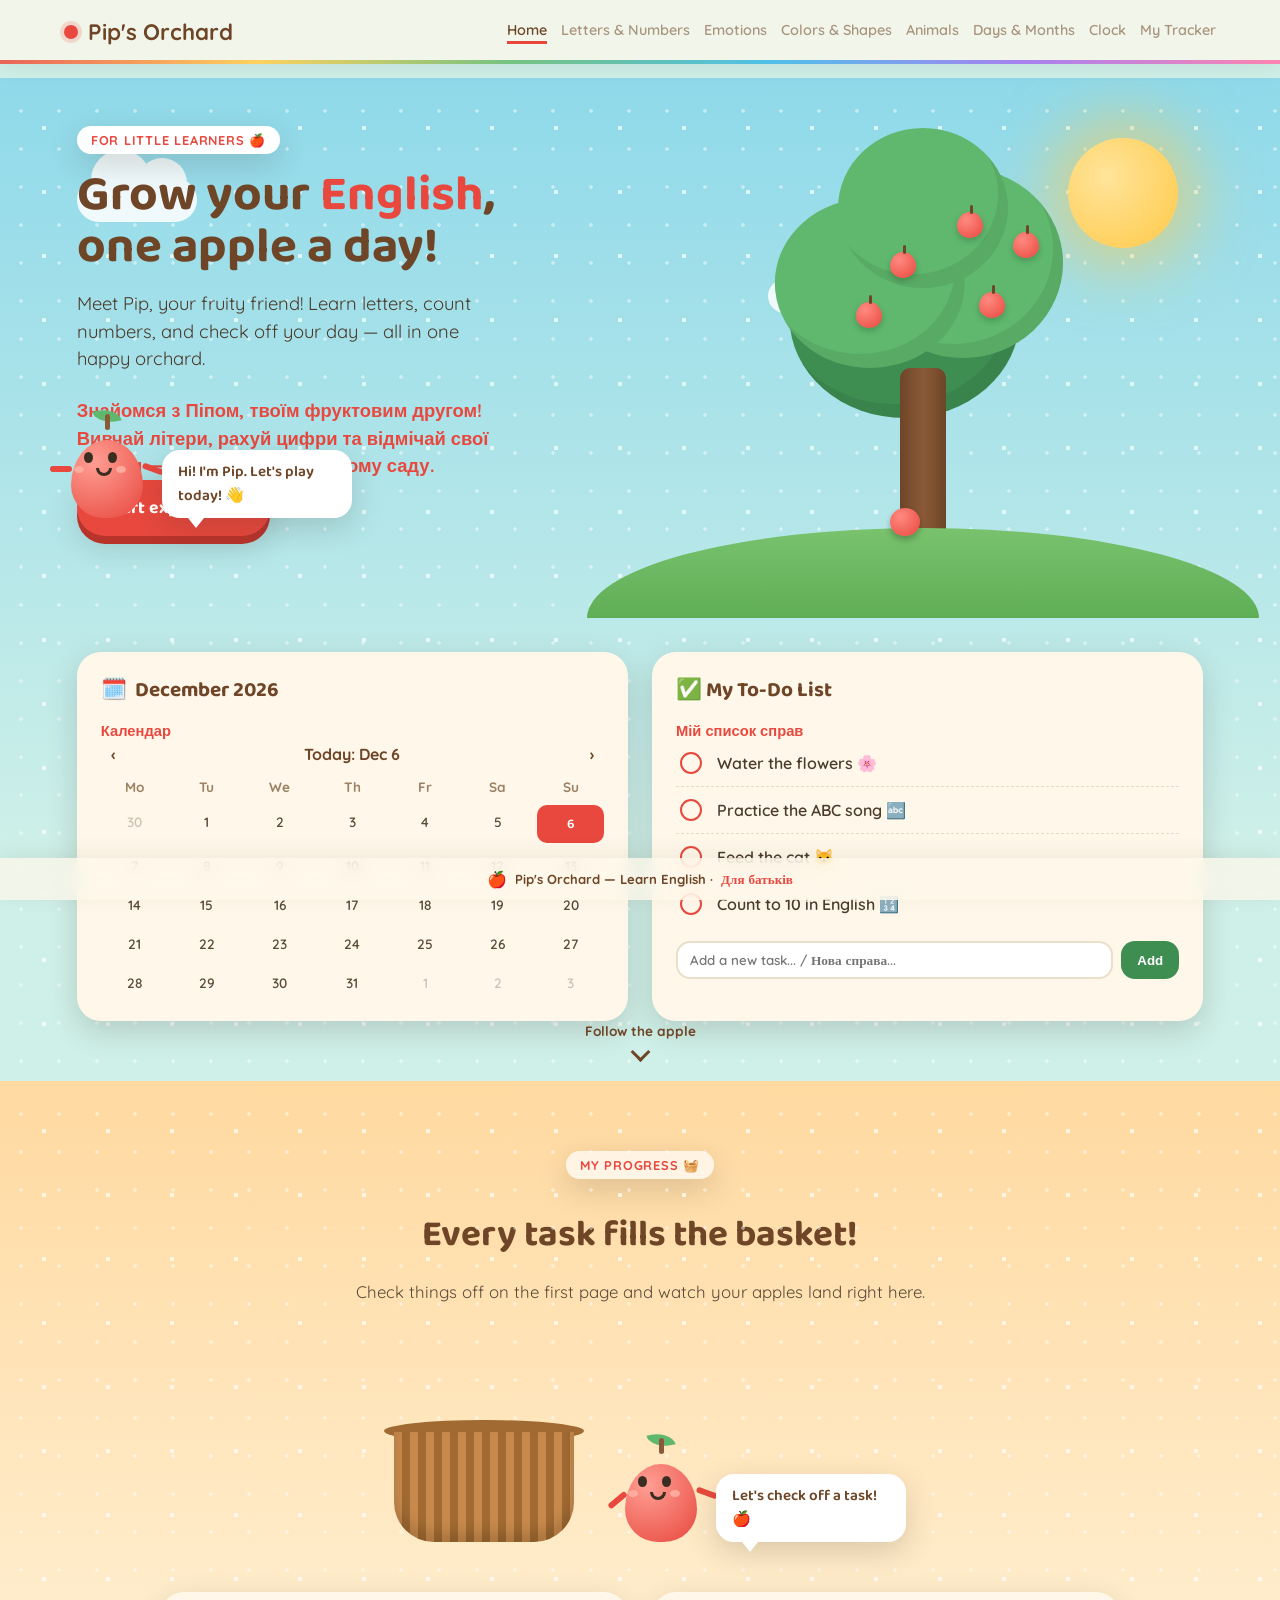
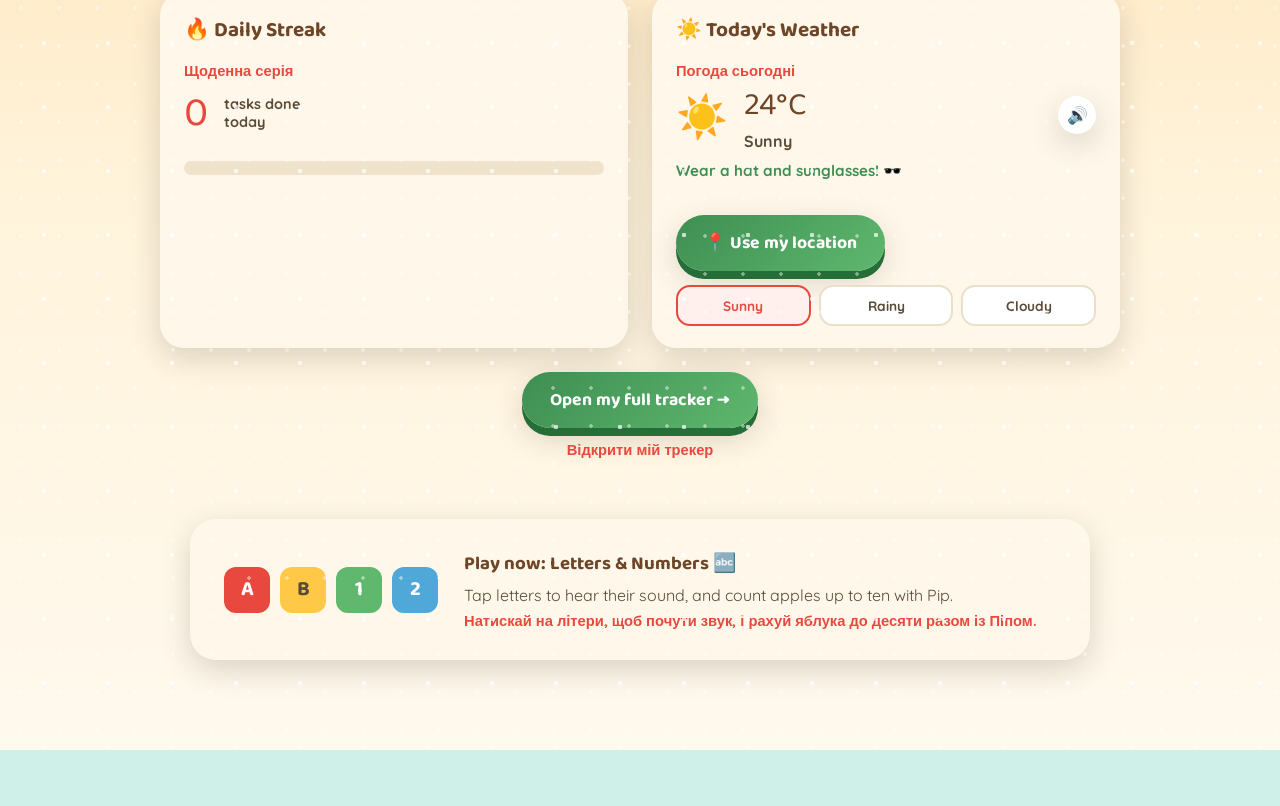
==== index.html @ 44b37449 "Add files via upload" ====
<!DOCTYPE html>
<html lang="en">
<head>
<meta charset="UTF-8">
<meta name="viewport" content="width=device-width, initial-scale=1.0">
<link rel="manifest" href="manifest.json">
<link rel="icon" href="favicon-32.png" sizes="32x32">
<link rel="apple-touch-icon" href="apple-touch-icon.png">
<meta name="theme-color" content="#8FD9EA">
<meta name="apple-mobile-web-app-capable" content="yes">
<meta name="apple-mobile-web-app-status-bar-style" content="default">
<meta name="apple-mobile-web-app-title" content="Pip's Orchard">
<title>Pip's Orchard — Learn English</title>
<link rel="preconnect" href="https://fonts.googleapis.com">
<link href="https://fonts.googleapis.com/css2?family=Baloo+2:wght@500;600;700;800&family=Quicksand:wght@500;600;700&display=swap" rel="stylesheet">
<link rel="stylesheet" href="style.css">
<script src="app.js"></script>
<style>
  :root{
    --sky-top:#8FD9EA;
    --sky-bottom:#CFF0E8;
    --sun:#FFC947;
    --leaf-dark:#3E8E52;
    --leaf-light:#5FB86E;
    --apple-red:#E8483E;
    --apple-shine:#FF8A80;
    --bark:#8A5A38;
    --bark-dark:#6E4527;
    --cream:#FFF8EA;
    --ink:#3A2E23;
    --grass:#79C26E;
    --grass-dark:#5FAE56;
    --basket:#C88A4C;
    --basket-dark:#A16A32;
    --sky2-top:#FFD9A0;
    --sky2-bottom:#FFF3DA;
    --shadow: 0 10px 30px rgba(58,46,35,0.18);
  }
  *{box-sizing:border-box;}
  html{scroll-behavior:smooth;}
  body{
    margin:0;
    font-family:'Quicksand',sans-serif;
    color:var(--ink);
    overflow-x:hidden;
    background:var(--sky-bottom);
  }
  h1,h2,h3,.display{font-family:'Baloo 2',cursive;}

  /* ---------- SECTION 1 : HERO ---------- */
  .section{
    position:relative;
    min-height:100vh;
    width:100%;
    overflow:hidden;
  }
  #hero{
    background:linear-gradient(180deg,var(--sky-top) 0%, var(--sky-bottom) 78%);
    padding-bottom:60px;
  }
  .sun{
    position:absolute;
    top:6%; right:8%;
    width:110px;height:110px;
    border-radius:50%;
    background:radial-gradient(circle at 35% 35%, #FFE49A, var(--sun));
    box-shadow:0 0 60px 20px rgba(255,201,71,0.55);
    animation:pulse 4s ease-in-out infinite;
  }
  @keyframes pulse{0%,100%{transform:scale(1);}50%{transform:scale(1.06);}}

  .cloud{
    position:absolute;
    background:#fff;
    border-radius:100px;
    opacity:0.85;
    filter:blur(0.3px);
  }
  .cloud::before,.cloud::after{
    content:"";
    position:absolute;
    background:#fff;
    border-radius:100px;
  }
  .cloud1{width:120px;height:44px; top:10%; left:6%; animation:drift 26s linear infinite;}
  .cloud1::before{width:60px;height:60px;top:-28px;left:14px;}
  .cloud1::after{width:50px;height:50px;top:-20px;left:60px;}
  .cloud2{width:90px;height:34px; top:20%; left:60%; animation:drift 34s linear infinite reverse;}
  .cloud2::before{width:46px;height:46px;top:-22px;left:10px;}
  .cloud2::after{width:38px;height:38px;top:-16px;left:46px;}
  @keyframes drift{from{transform:translateX(0);}to{transform:translateX(40px);}}

  .hero-content{
    position:relative; z-index:4;
    display:flex; align-items:flex-start; justify-content:space-between;
    padding:20px 6% 0;
    gap:24px;
    flex-wrap:wrap;
  }
  .hero-text{max-width:430px; padding-top:28px;}
  .eyebrow{
    display:inline-block; background:#fff; color:var(--apple-red);
    font-weight:700; font-size:0.8rem; letter-spacing:0.06em;
    padding:6px 14px; border-radius:20px; box-shadow:var(--shadow);
    margin-bottom:16px;
  }
  .hero-text h1{
    font-size:3.1rem; line-height:1.05; margin:0 0 16px; color:var(--bark-dark);
  }
  .hero-text h1 em{font-style:normal; color:var(--apple-red);}
  .hero-text p{font-size:1.15rem; line-height:1.5; margin:0 0 24px; color:#4A3B2C;}
  .cta{
    display:inline-flex; align-items:center; gap:10px;
    background:var(--apple-red); color:#fff; font-family:'Baloo 2';
    font-size:1.1rem; font-weight:700; border:none;
    padding:14px 28px; border-radius:40px; cursor:pointer;
    box-shadow:0 8px 0 #B8342B, var(--shadow);
    transition:transform .12s ease;
  }
  .cta:active{transform:translateY(6px); box-shadow:0 2px 0 #B8342B;}

  /* Tree scene */
  .orchard{
    position:relative;
    width:min(46vw, 560px);
    height:520px;
    flex-shrink:0;
  }
  .ground{
    position:absolute; bottom:0; left:-10%; width:120%; height:90px;
    background:linear-gradient(180deg, var(--grass) 0%, var(--grass-dark) 100%);
    border-radius:50% 50% 0 0 / 100% 100% 0 0;
  }
  .trunk{
    position:absolute; bottom:70px; left:50%; transform:translateX(-50%);
    width:46px; height:180px;
    background:linear-gradient(90deg,var(--bark-dark),var(--bark) 50%, var(--bark-dark));
    border-radius:10px 10px 4px 4px;
  }
  .foliage{position:absolute; border-radius:50%; background:var(--leaf-light); box-shadow:inset -10px -14px 0 rgba(0,0,0,0.08);}
  .fol1{width:230px;height:200px; bottom:200px; left:50%; transform:translateX(-58%); background:var(--leaf-dark);}
  .fol2{width:200px;height:190px; bottom:260px; left:50%; transform:translateX(-30%);}
  .fol3{width:190px;height:170px; bottom:250px; left:50%; transform:translateX(-78%);}
  .fol4{width:170px;height:160px; bottom:330px; left:50%; transform:translateX(-50%); background:var(--leaf-light);}
  .foliage{animation:sway 5s ease-in-out infinite;}
  .fol2{animation-delay:.4s;} .fol3{animation-delay:.8s;} .fol4{animation-delay:.2s;}
  @keyframes sway{0%,100%{transform-origin:bottom center; }50%{filter:brightness(1.03);}}

  .tree-apple{
    position:absolute; width:26px; height:26px; border-radius:50% 50% 50% 50% / 55% 55% 45% 45%;
    background:radial-gradient(circle at 35% 30%, var(--apple-shine), var(--apple-red));
    box-shadow:0 3px 6px rgba(0,0,0,0.2);
  }
  .tree-apple::before{content:"";position:absolute; top:-7px; left:50%; width:3px; height:9px; background:var(--bark-dark); border-radius:2px;}
  .ta1{bottom:340px; left:44%;} .ta2{bottom:300px; left:60%;} .ta3{bottom:380px; left:56%;}
  .ta4{bottom:290px; left:38%;} .ta5{bottom:360px; left:66%;}

  .ground-apple-slot{
    position:absolute; bottom:82px; left:44%; width:30px; height:28px;
  }
  .ground-apple-slot.hidden-apple{opacity:0; transition:opacity .25s ease;}

  .scroll-hint{
    position:absolute; bottom:22px; left:50%; transform:translateX(-50%);
    display:flex; flex-direction:column; align-items:center; gap:6px;
    color:var(--bark-dark); font-weight:700; font-size:0.85rem;
    z-index:5; cursor:pointer; user-select:none;
  }
  .scroll-hint .arrow{
    width:14px;height:14px; border-right:3px solid var(--bark-dark); border-bottom:3px solid var(--bark-dark);
    transform:rotate(45deg); animation:bob 1.6s ease-in-out infinite;
  }
  @keyframes bob{0%,100%{transform:rotate(45deg) translateY(0);}50%{transform:rotate(45deg) translateY(6px);}}

  /* Mascot Pip */
  .pip{
    position:relative; width:86px; height:96px;
  }
  .pip-body{
    position:absolute; bottom:0; left:50%; transform:translateX(-50%);
    width:72px; height:78px; border-radius:50% 50% 46% 46% / 58% 58% 42% 42%;
    background:radial-gradient(circle at 32% 28%, #FF9E93, var(--apple-red));
  }
  .pip-leaf{
    position:absolute; top:-14px; left:50%; transform:translateX(-50%) rotate(-15deg);
    width:26px; height:16px; background:var(--leaf-light); border-radius:0 100% 0 100%;
  }
  .pip-stem{position:absolute; top:-8px; left:50%; transform:translateX(-2px); width:5px; height:16px; background:var(--bark); border-radius:3px;}
  .pip-eye{position:absolute; top:30px; width:9px; height:11px; background:var(--ink); border-radius:50%;}
  .pip-eye.l{left:20px;} .pip-eye.r{left:44px;}
  .pip-cheek{position:absolute; top:44px; width:10px; height:7px; background:#FFB4A8; border-radius:50%; opacity:0.8;}
  .pip-cheek.l{left:10px;} .pip-cheek.r{left:52px;}
  .pip-mouth{position:absolute; top:46px; left:32px; width:16px; height:8px; border:3px solid var(--ink); border-top:none; border-radius:0 0 16px 16px;}
  .pip-arm{position:absolute; top:44px; width:22px; height:6px; background:var(--apple-red); border-radius:6px;}
  .pip-arm.l{left:-14px; transform-origin:right center; animation:wave 1.8s ease-in-out infinite;}
  .pip-arm.r{right:-14px; transform:rotate(20deg);}
  @keyframes wave{0%,100%{transform:rotate(0deg);}50%{transform:rotate(-30deg);}}
  .pip-wrap{animation:bounce 3s ease-in-out infinite;}
  @keyframes bounce{0%,100%{transform:translateY(0);}50%{transform:translateY(-8px);}}

  .speech{
    position:relative;
    background:#fff; border-radius:18px; padding:10px 16px;
    font-family:'Baloo 2'; font-weight:600; font-size:0.95rem;
    box-shadow:var(--shadow); max-width:190px; color:var(--bark-dark);
  }
  .speech::after{
    content:""; position:absolute; bottom:-10px; left:26px;
    border-width:10px 8px 0; border-style:solid; border-color:#fff transparent transparent;
  }
  .mascot-block{display:flex; align-items:flex-end; gap:12px; position:absolute; z-index:6;}
  #hero .mascot-block{ left:5%; bottom:100px;}

  /* Widgets row under hero */
  .widgets{
    position:relative; z-index:4;
    display:flex; gap:24px; flex-wrap:wrap;
    padding:34px 6% 0;
  }
  .card{
    background:var(--cream); border-radius:24px; box-shadow:var(--shadow);
    padding:22px 24px; flex:1; min-width:min(280px, 100%);
  }
  .card h3{margin:0 0 14px; font-size:1.3rem; color:var(--bark-dark); display:flex; align-items:center; gap:8px;}

  /* Calendar */
  .cal-head{display:flex; justify-content:space-between; align-items:center; margin-bottom:10px; font-weight:700; color:var(--bark-dark);}
  .cal-nav{cursor:pointer; padding:4px 10px; border-radius:8px; user-select:none;}
  .cal-nav:hover{background:rgba(122,90,56,0.08);}
  .cal-grid{display:grid; grid-template-columns:repeat(7,1fr); gap:6px; text-align:center; font-size:0.85rem;}
  .cal-grid .dow{font-weight:700; color:#9C8265; padding-bottom:4px;}
  .cal-grid .day{padding:8px 0; border-radius:10px; font-weight:600; color:#5A4A38;}
  .cal-grid .day.today{background:var(--apple-red); color:#fff; font-family:'Baloo 2';}
  .cal-grid .day.muted{opacity:0.3;}

  /* Todo */
  .todo-item{
    display:flex; align-items:center; gap:12px; padding:9px 0;
    border-bottom:1px dashed #E7D9C3; font-weight:600; color:#4A3B2C;
  }
  .todo-item:last-child{border-bottom:none;}
  .todo-item input{
    appearance:none; width:22px; height:22px; border-radius:50%;
    border:2.5px solid var(--apple-red); cursor:pointer; flex-shrink:0;
    display:grid; place-content:center;
  }
  .todo-item input:checked{background:var(--apple-red);}
  .todo-item input:checked::after{content:"✓"; color:#fff; font-size:13px; font-weight:900;}
  .todo-item span.done{text-decoration:line-through; opacity:0.5;}
  .add-todo{display:flex; gap:8px; margin-top:14px;}
  .add-todo input[type=text]{
    flex:1; border:2px solid #EADFC9; border-radius:14px; padding:9px 12px;
    font-family:'Quicksand'; font-weight:600; outline:none;
  }
  .add-todo input[type=text]:focus{border-color:var(--apple-red);}
  .add-todo button{
    border:none; background:var(--leaf-dark); color:#fff; border-radius:14px;
    padding:0 16px; font-weight:700; cursor:pointer;
  }

  /* ---------- APPLE TRAVELER (scroll-linked) ---------- */
  #traveling-apple{
    position:fixed; top:0; left:0; width:30px; height:28px;
    pointer-events:none; z-index:50; opacity:0; will-change:transform;
  }
  #traveling-apple .fruit{
    width:100%; height:100%; border-radius:50% 50% 50% 50% / 55% 55% 45% 45%;
    background:radial-gradient(circle at 35% 30%, var(--apple-shine), var(--apple-red));
    box-shadow:0 4px 8px rgba(0,0,0,0.25);
  }
  #traveling-apple .fruit::before{content:"";position:absolute; top:-7px; left:12px; width:3px; height:9px; background:var(--bark-dark); border-radius:2px;}

  /* ---------- SECTION 2 : TRACKER + WEATHER ---------- */
  #tracker{
    background:linear-gradient(180deg,var(--sky2-top) 0%, var(--sky2-bottom) 55%, #FFF9EE 100%);
    padding:70px 6% 90px;
  }
  .sec2-head{max-width:640px; margin:0 auto 40px; text-align:center;}
  .sec2-head .eyebrow{background:rgba(255,255,255,0.7);}
  .sec2-head h2{font-size:2.3rem; color:var(--bark-dark); margin:10px 0 8px;}
  .sec2-head p{color:#5A4A38; font-size:1.05rem;}

  .scene2{
    position:relative; display:flex; justify-content:center; margin-bottom:50px;
  }
  .basket-wrap{position:relative; width:220px; height:200px;}
  .basket{
    position:absolute; bottom:0; left:50%; transform:translateX(-50%);
    width:180px; height:110px;
    background:repeating-linear-gradient(90deg, var(--basket), var(--basket) 8px, var(--basket-dark) 8px, var(--basket-dark) 16px);
    border-radius:0 0 40px 40px;
    box-shadow:inset 0 -10px 14px rgba(0,0,0,0.15);
  }
  .basket-rim{
    position:absolute; bottom:100px; left:50%; transform:translateX(-50%);
    width:200px; height:22px; background:var(--basket-dark); border-radius:50%;
  }
  .basket-apples{position:absolute; bottom:96px; left:50%; transform:translateX(-50%); width:180px; height:40px;}
  .basket-apples .ba{position:absolute; width:26px; height:24px; border-radius:50%; background:radial-gradient(circle at 35% 30%, var(--apple-shine), var(--apple-red)); box-shadow:0 3px 5px rgba(0,0,0,0.2); opacity:0; transform:scale(0.4); transition:all .35s cubic-bezier(.34,1.56,.64,1);}
  .basket-apples .ba.show{opacity:1; transform:scale(1);}
  .b1{left:14px; bottom:6px;} .b2{left:46px; bottom:16px;} .b3{left:80px; bottom:4px;}
  .b4{left:112px; bottom:14px;} .b5{left:144px; bottom:2px;} .b6{left:64px; bottom:24px;}

  #tracker .mascot-block{position:static; margin-left:24px;}

  .tracker-row{display:flex; gap:24px; flex-wrap:wrap; max-width:960px; margin:0 auto;}

  .streak{display:flex; align-items:center; gap:16px;}
  .streak-num{font-family:'Baloo 2'; font-size:2.6rem; color:var(--apple-red);}
  .streak-label{color:#5A4A38; font-weight:700; font-size:0.9rem;}
  .progress-track{background:#EFE3CC; border-radius:20px; height:14px; overflow:hidden; margin-top:14px;}
  .progress-fill{height:100%; background:linear-gradient(90deg,var(--leaf-light),var(--leaf-dark)); border-radius:20px; width:40%; transition:width .4s ease;}

  .weather-now{display:flex; align-items:center; gap:16px; margin-bottom:10px; position:relative;}
  .weather-icon{font-size:2.6rem;}
  .weather-temp{font-family:'Baloo 2'; font-size:2rem; color:var(--bark-dark);}
  .weather-word{font-weight:700; color:#5A4A38;}
  .mini-speak{
    margin-left:auto; width:38px; height:38px; border-radius:50%; border:none;
    background:#fff; box-shadow:var(--shadow); cursor:pointer; font-size:1.05rem;
  }
  .weather-tip{font-weight:700; color:var(--leaf-dark); margin-bottom:6px; font-size:0.95rem;}
  .weather-status{color:#8A7457; font-size:0.82rem; margin-bottom:12px; min-height:1.1rem;}
  .weather-toggle{display:flex; gap:8px; flex-wrap:wrap;}
  .weather-toggle button{
    flex:1 1 70px; min-width:0; border:2px solid #EADFC9; background:#fff; border-radius:14px;
    padding:10px 6px; font-family:'Quicksand'; font-weight:700; cursor:pointer;
    font-size:0.85rem; color:#5A4A38;
  }
  .weather-toggle button.active{border-color:var(--apple-red); background:#FFF0EE; color:var(--apple-red);}

  .teaser{
    max-width:900px; margin:60px auto 0; background:var(--cream); border-radius:26px;
    padding:30px 34px; display:flex; align-items:center; gap:26px; box-shadow:var(--shadow);
    flex-wrap:wrap;
  }
  .teaser-letters{display:flex; gap:10px; flex-wrap:wrap;}
  .letter-chip{
    width:46px; height:46px; border-radius:12px; display:grid; place-content:center;
    font-family:'Baloo 2'; font-weight:700; font-size:1.3rem; color:#fff;
  }
  .lc0{background:#E8483E;} .lc1{background:#FFC947; color:#5A4A38;} .lc2{background:#5FB86E;} .lc3{background:#4FA8D8;}
  .teaser-text h3{margin:0 0 6px; color:var(--bark-dark);}
  .teaser-text p{margin:0; color:#5A4A38;}

  /* ---------- RESPONSIVE ---------- */
  @media (max-width:880px){
    .hero-content{flex-direction:column; align-items:center;}
    .orchard{width:min(90vw,420px); height:440px; margin-top:8px;}
    .hero-text{text-align:center; max-width:520px;}
    .hero-text h1{font-size:2.5rem;}
    .mascot-block{position:relative !important; left:auto !important; bottom:auto !important; justify-content:center; margin:18px auto 0;}
    .widgets{padding-top:26px;}
    .card{min-width:0; width:100%;}
    .scene2{flex-direction:column; align-items:center; gap:10px;}
    #tracker .mascot-block{margin-left:0;}
    .tracker-row{flex-direction:column;}
    .tracker-row .card{min-width:0; width:100%;}
  }

  @media (max-width:600px){
    .nav-bar{padding:16px 5%;}
    .logo{font-size:1.15rem;}
    #hero{padding-bottom:40px;}
    .sun{width:70px;height:70px; top:4%; right:6%;}
    .cloud1{width:80px;height:30px;} .cloud1::before{width:40px;height:40px;top:-18px;left:10px;} .cloud1::after{width:34px;height:34px;top:-14px;left:40px;}
    .cloud2{display:none;}
    .hero-content{padding:12px 5% 0;}
    .hero-text h1{font-size:2rem;}
    .hero-text p{font-size:1rem;}
    .cta{width:100%; justify-content:center; padding:15px 20px;}
    .orchard{height:360px; width:min(94vw,340px);}
    .fol1{width:180px;height:160px;} .fol2{width:160px;height:150px;} .fol3{width:150px;height:135px;} .fol4{width:135px;height:125px;}
    .trunk{height:140px;}
    .pip{width:64px; height:72px; transform:scale(0.85);}
    .speech{font-size:0.85rem; max-width:150px; padding:8px 12px;}
    .widgets{flex-direction:column; gap:16px; padding:22px 5% 0;}
    .card{padding:18px 18px;}
    .cal-grid{font-size:0.75rem; gap:4px;}
    .cal-grid .day{padding:6px 0;}
    .todo-item{font-size:0.9rem; padding:8px 0;}
    .add-todo input[type=text]{min-width:0;}
    .scroll-hint{font-size:0.75rem;}

    #tracker{padding:50px 5% 60px;}
    .sec2-head h2{font-size:1.7rem;}
    .sec2-head p{font-size:0.95rem;}
    .basket-wrap{width:170px; height:160px; transform:scale(0.85);}
    .tracker-row{gap:16px;}
    .teaser{padding:22px 20px; gap:16px; margin-top:36px;}
    .letter-chip{width:38px; height:38px; font-size:1.05rem;}
  }

  @media (max-width:380px){
    .hero-text h1{font-size:1.7rem;}
    .orchard{height:320px;}
    .basket-wrap{width:150px; height:150px; transform:scale(0.78);}
  }

  @media (max-width:360px){
    .hero-text h1{font-size:1.55rem;}
    .hero-text p{font-size:0.92rem;}
    .card{padding:16px 14px;}
    .eyebrow{font-size:0.72rem; padding:5px 12px;}
    .cal-grid{font-size:0.68rem;}
    .weather-now{flex-wrap:wrap;}
    .mini-speak{margin-left:0;}
  }

  /* Touch targets */
  @media (pointer:coarse){
    .todo-item input{width:26px; height:26px;}
    .weather-toggle button{padding:12px 6px;}
    .add-todo button{padding:0 18px; min-height:44px;}
    .add-todo input[type=text]{min-height:44px;}
    .nav-links a, .scroll-hint{padding:4px 0;}
  }

  @media (prefers-reduced-motion: reduce){
    *{animation-duration:0.001s !important; animation-iteration-count:1 !important; transition-duration:0.15s !important;}
    html{scroll-behavior:auto;}
  }
</style>
</head>
<body>

<!-- ============ SECTION 1 : HERO ============ -->
<section class="section" id="hero">
  <div class="sun"></div>
  <div class="cloud cloud1"></div>
  <div class="cloud cloud2"></div>

  <nav class="nav-bar">
    <a href="index.html" class="logo"><span class="logo-dot"></span> Pip's Orchard</a>
    <div class="nav-links">
      <a href="index.html" class="active">Home</a>
      <a href="letters.html">Letters &amp; Numbers</a>
      <a href="emotions.html">Emotions</a>
      <a href="colors.html">Colors &amp; Shapes</a>
      <a href="animals.html">Animals</a>
      <a href="days.html">Days &amp; Months</a>
      <a href="clock.html">Clock</a>
      <a href="tracker.html">My Tracker</a>
    </div>
    <button class="nav-toggle" id="navToggle" aria-label="Menu">☰</button>
  </nav>

  <div class="hero-content">
    <div class="hero-text">
      <span class="eyebrow">FOR LITTLE LEARNERS 🍎</span>
      <h1>Grow your <em>English</em>,<br>one apple a day!</h1>
      <p>Meet Pip, your fruity friend! Learn letters, count numbers, and check off your day — all in one happy orchard.</p>
      <p class="ua-line">Знайомся з Піпом, твоїм фруктовим другом! Вивчай літери, рахуй цифри та відмічай свої справи — все в одному веселому саду.</p>
      <button class="cta" onclick="document.getElementById('tracker').scrollIntoView({behavior:'smooth'})">Start exploring →</button>

      <div class="mascot-block">
        <div class="pip-wrap"><div class="pip">
          <div class="pip-crown"></div><div class="pip-leaf"></div><div class="pip-stem"></div>
          <div class="pip-body"></div>
          <div class="pip-eye l"></div><div class="pip-eye r"></div>
          <div class="pip-cheek l"></div><div class="pip-cheek r"></div>
          <div class="pip-mouth"></div>
          <div class="pip-arm l"></div><div class="pip-arm r"></div>
        </div></div>
        <div class="speech">Hi! I'm Pip. Let's play today! 👋</div>
      </div>
    </div>

    <div class="orchard">
      <div class="foliage fol1"></div>
      <div class="foliage fol2"></div>
      <div class="foliage fol3"></div>
      <div class="foliage fol4"></div>
      <div class="tree-apple ta1"></div>
      <div class="tree-apple ta2"></div>
      <div class="tree-apple ta3"></div>
      <div class="tree-apple ta4"></div>
      <div class="tree-apple ta5"></div>
      <div class="trunk"></div>
      <div class="ground"></div>
      <div class="ground-apple-slot" id="groundApple">
        <div style="width:30px;height:28px;border-radius:50%;background:radial-gradient(circle at 35% 30%, var(--apple-shine), var(--apple-red)); box-shadow:0 4px 6px rgba(0,0,0,0.25);"></div>
      </div>
    </div>
  </div>

  <div class="widgets">
    <div class="card">
      <h3>🗓️ <span id="calMonthYear">Calendar</span></h3>
      <p class="ua-line" style="margin-bottom:6px;">Календар</p>
      <div class="cal-head">
        <span class="cal-nav" id="calPrev">‹</span>
        <span id="calToday"></span>
        <span class="cal-nav" id="calNext">›</span>
      </div>
      <div class="cal-grid" id="calGrid"></div>
    </div>

    <div class="card">
      <h3>✅ My To-Do List</h3>
      <p class="ua-line" style="margin-bottom:10px;">Мій список справ</p>
      <div id="todoList"></div>
      <div class="add-todo">
        <input type="text" placeholder="Add a new task... / Нова справа..." id="newTodoText">
        <button onclick="addTodo()">Add</button>
      </div>
    </div>
  </div>

  <div class="scroll-hint" onclick="document.getElementById('tracker').scrollIntoView({behavior:'smooth'})">
    Follow the apple <div class="arrow"></div>
  </div>
</section>

<!-- traveling apple, lives outside sections, position fixed via JS -->
<div id="traveling-apple"><div class="fruit"></div></div>

<!-- ============ SECTION 2 : TRACKER + WEATHER ============ -->
<section class="section" id="tracker">
  <div class="sec2-head">
    <span class="eyebrow">MY PROGRESS 🧺</span>
    <h2>Every task fills the basket!</h2>
    <p>Check things off on the first page and watch your apples land right here.</p>
  </div>

  <div class="scene2">
    <div class="basket-wrap">
      <div class="basket-apples" id="basketApples">
        <div class="ba b1"></div><div class="ba b2"></div><div class="ba b3"></div>
        <div class="ba b4"></div><div class="ba b5"></div><div class="ba b6"></div>
      </div>
      <div class="basket-rim"></div>
      <div class="basket"></div>
    </div>
    <div class="mascot-block">
      <div class="pip-wrap"><div class="pip">
        <div class="pip-crown"></div><div class="pip-leaf"></div><div class="pip-stem"></div>
        <div class="pip-body"></div>
        <div class="pip-eye l"></div><div class="pip-eye r"></div>
        <div class="pip-cheek l"></div><div class="pip-cheek r"></div>
        <div class="pip-mouth"></div>
        <div class="pip-arm l" style="animation:none; transform:rotate(-40deg);"></div><div class="pip-arm r"></div>
      </div></div>
      <div class="speech" id="pipMsg">Nice! One apple in the basket! 🍏</div>
    </div>
  </div>

  <div class="tracker-row">
    <div class="card">
      <h3>🔥 Daily Streak</h3>
      <p class="ua-line" style="margin-bottom:10px;">Щоденна серія</p>
      <div class="streak">
        <div class="streak-num" id="streakNum">0</div>
        <div class="streak-label">tasks done<br>today</div>
      </div>
      <div class="progress-track"><div class="progress-fill" id="progFill" style="width:0%"></div></div>
    </div>

    <div class="card">
      <h3>☀️ Today's Weather</h3>
      <p class="ua-line" style="margin-bottom:10px;">Погода сьогодні</p>
      <div class="weather-now">
        <div class="weather-icon" id="wIcon">☀️</div>
        <div>
          <div class="weather-temp" id="wTemp">24°C</div>
          <div class="weather-word" id="wWord">Sunny</div>
        </div>
        <button class="mini-speak" id="wSpeak" aria-label="Hear weather">🔊</button>
      </div>
      <div class="weather-tip" id="wTip">Tap "Use my location" for real weather!</div>
      <div class="weather-status" id="wStatus"></div>
      <button class="cta secondary" id="wLocateBtn" style="margin-bottom:14px;">📍 Use my location</button>
      <div class="weather-toggle">
        <button id="wSunny">Sunny</button>
        <button id="wRainy">Rainy</button>
        <button id="wCloudy">Cloudy</button>
      </div>
    </div>
  </div>

  <div style="display:flex; flex-direction:column; align-items:center; gap:6px; margin-top:24px;">
    <a class="cta secondary" href="tracker.html">Open my full tracker →</a>
    <span class="ua-line" style="margin:0;">Відкрити мій трекер</span>
  </div>

  <a class="teaser" href="letters.html" style="text-decoration:none; color:inherit; cursor:pointer;">
    <div class="teaser-letters">
      <div class="letter-chip lc0">A</div>
      <div class="letter-chip lc1">B</div>
      <div class="letter-chip lc2">1</div>
      <div class="letter-chip lc3">2</div>
    </div>
    <div class="teaser-text">
      <h3>Play now: Letters &amp; Numbers 🔤</h3>
      <p>Tap letters to hear their sound, and count apples up to ten with Pip.</p>
      <p class="ua-line">Натискай на літери, щоб почути звук, і рахуй яблука до десяти разом із Піпом.</p>
    </div>
  </a>
</section>

<script>
  // ---------- Live calendar (Monday-first, real today) ----------
  const CAL_MONTH_NAMES = ['January','February','March','April','May','June','July','August','September','October','November','December'];
  const CAL_DOW_LABELS = ['Mo','Tu','We','Th','Fr','Sa','Su'];
  let calViewDate = new Date();
  calViewDate.setDate(1);

  function renderCalendar(){
    const year = calViewDate.getFullYear();
    const month = calViewDate.getMonth();
    const today = new Date();
    const isCurrentMonth = today.getFullYear() === year && today.getMonth() === month;

    document.getElementById('calMonthYear').textContent = `${CAL_MONTH_NAMES[month]} ${year}`;
    document.getElementById('calToday').textContent = isCurrentMonth
      ? `Today: ${CAL_MONTH_NAMES[today.getMonth()].slice(0,3)} ${today.getDate()}`
      : `${CAL_MONTH_NAMES[month]} ${year}`;

    const firstDay = new Date(year, month, 1);
    const firstWeekday = (firstDay.getDay() + 6) % 7; // 0=Mon..6=Sun
    const daysInMonth = new Date(year, month+1, 0).getDate();
    const daysInPrevMonth = new Date(year, month, 0).getDate();

    const grid = document.getElementById('calGrid');
    grid.innerHTML = '';
    CAL_DOW_LABELS.forEach(d=>{
      const el = document.createElement('div');
      el.className = 'dow';
      el.textContent = d;
      grid.appendChild(el);
    });

    for(let i=firstWeekday-1; i>=0; i--){
      const el = document.createElement('div');
      el.className = 'day muted';
      el.textContent = daysInPrevMonth - i;
      grid.appendChild(el);
    }
    for(let d=1; d<=daysInMonth; d++){
      const el = document.createElement('div');
      el.className = 'day' + (isCurrentMonth && d === today.getDate() ? ' today' : '');
      el.textContent = d;
      grid.appendChild(el);
    }
    const totalCells = firstWeekday + daysInMonth;
    const trailing = (7 - (totalCells % 7)) % 7;
    for(let i=1; i<=trailing; i++){
      const el = document.createElement('div');
      el.className = 'day muted';
      el.textContent = i;
      grid.appendChild(el);
    }
  }

  document.getElementById('calPrev').addEventListener('click', ()=>{
    calViewDate.setMonth(calViewDate.getMonth()-1);
    renderCalendar();
  });
  document.getElementById('calNext').addEventListener('click', ()=>{
    calViewDate.setMonth(calViewDate.getMonth()+1);
    renderCalendar();
  });
  renderCalendar();

  // ---------- Todo + basket + streak logic ----------
  pipCheckDailyReset();
  let todos = pipLoadTodos();

  function renderTodos(){
    const list = document.getElementById('todoList');
    list.innerHTML = '';
    todos.forEach((t, i)=>{
      const label = document.createElement('label');
      label.className = 'todo-item';
      label.innerHTML = `<input type="checkbox" ${t.done?'checked':''}><span class="${t.done?'done':''}">${t.text}</span>`;
      label.querySelector('input').addEventListener('change', (e)=> toggleTodo(i, e.target.checked));
      list.appendChild(label);
    });
  }

  function updateBasket(){
    const doneCount = pipDoneCount(todos);
    const apples = document.querySelectorAll('#basketApples .ba');
    apples.forEach((a,i)=>{
      if(i < doneCount){ a.classList.add('show'); } else { a.classList.remove('show'); }
    });
    document.getElementById('streakNum').textContent = doneCount;
    const pct = todos.length ? Math.min(100,(doneCount/todos.length)*100) : 0;
    document.getElementById('progFill').style.width = pct + '%';
    const msgs = [
      "Let's check off a task! 🍎",
      "Nice! One apple in the basket! 🍏",
      "Great job, keep going! 🍎🍎",
      "You're on fire today! 🔥🍎",
      "Wow, basket's getting full! 🧺"
    ];
    document.getElementById('pipMsg').textContent = msgs[Math.min(doneCount,msgs.length-1)];
  }

  function toggleTodo(index, isChecked){
    todos[index].done = isChecked;
    pipSaveTodos(todos);
    if(isChecked){
      pipBumpStreak();
      pipRecordTaskDone();
    }
    pipRecordBasketState(pipDoneCount(todos), todos.length);
    renderTodos();
    updateBasket();
    pipAnnounceNewBadges();
  }

  function addTodo(){
    const input = document.getElementById('newTodoText');
    const text = input.value.trim();
    if(!text) return;
    todos.push({ text, done:false });
    pipSaveTodos(todos);
    input.value = '';
    renderTodos();
    updateBasket();
  }

  // ---------- Weather ----------
  function speak(text){
    if(!('speechSynthesis' in window)) return;
    window.speechSynthesis.cancel();
    const u = new SpeechSynthesisUtterance(text);
    u.lang = 'en-US'; u.rate = 0.85; u.pitch = 1.05;
    window.speechSynthesis.speak(u);
  }

  const WEATHER_TIPS = {
    Sunny:  "Wear a hat and sunglasses! 🕶️",
    Rainy:  "Grab your umbrella! ☂️",
    Cloudy: "Maybe bring a light jacket. 🧥",
    Snowy:  "Wear a warm coat and mittens! 🧣",
    Stormy: "Best stay inside today! 🏠",
    Foggy:  "Stay close, it's foggy outside! 🌫️"
  };

  function weatherCodeToInfo(code, tempC){
    let icon='☁️', word='Cloudy';
    if(code === 0) { icon='☀️'; word='Sunny'; }
    else if(code >=1 && code <=3){ icon='⛅'; word='Cloudy'; }
    else if(code===45||code===48){ icon='🌫️'; word='Foggy'; }
    else if((code>=51&&code<=67)||(code>=80&&code<=82)){ icon='🌧️'; word='Rainy'; }
    else if(code>=71&&code<=77){ icon='❄️'; word='Snowy'; }
    else if(code>=95){ icon='⛈️'; word='Stormy'; }
    return { icon, temp: Math.round(tempC)+'°C', word };
  }

  function applyWeather(icon, temp, word, opts){
    opts = opts || {};
    document.getElementById('wIcon').textContent = icon;
    document.getElementById('wTemp').textContent = temp;
    document.getElementById('wWord').textContent = word;
    document.querySelectorAll('.weather-toggle button').forEach(b=> b.classList.remove('active'));
    const btn = document.getElementById('w'+word);
    if(btn) btn.classList.add('active');
    document.getElementById('wTip').textContent = WEATHER_TIPS[word] || "Have a great day! 🌤️";
    pipSaveWeather(icon, temp, word);
    if(!opts.silent){
      speak(`It's ${word.toLowerCase()} today. ${WEATHER_TIPS[word] ? WEATHER_TIPS[word].replace(/[^\w\s!]/g,'') : ''}`);
    }
  }

  document.getElementById('wSunny').addEventListener('click', ()=> applyWeather('☀️','24°C','Sunny'));
  document.getElementById('wRainy').addEventListener('click', ()=> applyWeather('🌧️','16°C','Rainy'));
  document.getElementById('wCloudy').addEventListener('click', ()=> applyWeather('☁️','19°C','Cloudy'));
  document.getElementById('wSpeak').addEventListener('click', ()=>{
    const word = document.getElementById('wWord').textContent;
    applyWeather(document.getElementById('wIcon').textContent, document.getElementById('wTemp').textContent, word);
  });

  document.getElementById('wLocateBtn').addEventListener('click', ()=>{
    const status = document.getElementById('wStatus');
    if(!('geolocation' in navigator)){
      status.textContent = "Location isn't available on this device.";
      return;
    }
    status.textContent = "Finding your weather... 🌍";
    navigator.geolocation.getCurrentPosition(
      async (pos)=>{
        try{
          const { latitude, longitude } = pos.coords;
          const url = `https://api.open-meteo.com/v1/forecast?latitude=${latitude}&longitude=${longitude}&current=temperature_2m,weather_code`;
          const res = await fetch(url);
          const data = await res.json();
          const code = data.current.weather_code;
          const tempC = data.current.temperature_2m;
          const info = weatherCodeToInfo(code, tempC);
          applyWeather(info.icon, info.temp, info.word);
          status.textContent = "Live weather near you ✅";
        }catch(err){
          status.textContent = "Couldn't fetch live weather — pick one below instead.";
        }
      },
      ()=>{ status.textContent = "Location off — pick your weather below instead."; },
      { timeout: 8000 }
    );
  });

  (function initWeather(){
    const w = pipLoadWeather();
    applyWeather(w.icon, w.temp, w.word, { silent:true });
  })();

  renderTodos();
  updateBasket();
  pipApplyMood();

  // ---------- Scroll-linked traveling apple ----------
  const traveler = document.getElementById('traveling-apple');
  const groundApple = document.getElementById('groundApple');
  const heroSection = document.getElementById('hero');
  const basketWrap = document.querySelector('.basket-wrap');
  let landed = false;

  function getPointRelativeToViewport(el, offX, offY){
    const r = el.getBoundingClientRect();
    return { x: r.left + offX, y: r.top + offY };
  }

  function raf(){
    if(!landed){
      const heroH = heroSection.offsetHeight;
      const vh = window.innerHeight;
      const scrollY = window.scrollY;

      const startTrigger = heroH - vh * 0.85;
      const endTrigger = heroH + vh * 0.15;
      let progress = (scrollY - startTrigger) / (endTrigger - startTrigger);
      progress = Math.max(0, Math.min(1, progress));

      if(progress <= 0){
        traveler.style.opacity = 0;
        groundApple.classList.remove('hidden-apple');
      } else {
        groundApple.classList.add('hidden-apple');
        traveler.style.opacity = 1;

        const groundRect = groundApple.getBoundingClientRect();
        const start = { x: groundRect.left + groundRect.width*0.1, y: groundRect.top };
        let end;
        if(basketWrap){
          const bRect = basketWrap.getBoundingClientRect();
          end = { x: bRect.left + bRect.width*0.5, y: bRect.top + bRect.height*0.35 };
        } else {
          end = {x:start.x, y:start.y + 400};
        }

        const ease = progress < 0.5 ? 2*progress*progress : 1-Math.pow(-2*progress+2,2)/2;
        const arc = Math.sin(progress * Math.PI) * -120;

        const x = start.x + (end.x - start.x) * ease;
        const y = start.y + (end.y - start.y) * ease + arc;
        const rot = progress * 540;
        const scale = 1 - progress*0.15;

        traveler.style.transform = `translate(${x}px, ${y}px) rotate(${rot}deg) scale(${scale})`;

        if(progress >= 0.999){
          landed = true;
          traveler.style.opacity = 0;
        }
      }
    }
    requestAnimationFrame(raf);
  }
  requestAnimationFrame(raf);

  window.addEventListener('scroll', ()=>{
    const heroH = heroSection.offsetHeight;
    const vh = window.innerHeight;
    if(window.scrollY < heroH - vh*0.85 + 10){
      landed = false;
    }
  });
  pipInitChrome();
</script>

<footer class="site-footer">
  <div class="footer-inner"><span class="footer-pip">🍎</span> Pip's Orchard — Learn English · <a href="parents.html">Для батьків</a></div>
</footer>
<button class="to-top-btn" id="toTopBtn" aria-label="Back to top">↑</button>


</body>
</html>
---- style.css ----
/* ===================================================
   Pip's Orchard — shared design tokens & components
   Used by every page: index.html, letters.html, ...
=================================================== */
:root{
  --sky-top:#5FD3F0;
  --sky-bottom:#B8F3E1;
  --sun:#FFC022;
  --leaf-dark:#2E9E52;
  --leaf-light:#4ECB6C;
  --apple-red:#FF4B4B;
  --apple-shine:#FFAE7A;
  --bark:#8A5A38;
  --bark-dark:#6E4527;
  --cream:#FFF9EC;
  --ink:#3A2E23;
  --grass:#6BD46A;
  --grass-dark:#4CBE55;
  --basket:#C88A4C;
  --basket-dark:#A16A32;
  --sky2-top:#FFCE5C;
  --sky2-bottom:#FFF3DA;
  --blue:#33B6E8;
  --purple:#9B6BF0;
  --pink:#FF6FA5;
  --teal:#22D6C0;
  --rainbow: linear-gradient(90deg, var(--apple-red), var(--sun), var(--leaf-light), var(--blue), var(--purple), var(--pink));
  --shadow: 0 10px 30px rgba(58,46,35,0.18);
}
*{box-sizing:border-box;}
html{scroll-behavior:smooth;}
body{
  margin:0;
  font-family:'Quicksand',sans-serif;
  color:var(--ink);
  overflow-x:hidden;
  background:var(--sky-bottom);
}
h1,h2,h3,.display{font-family:'Baloo 2',cursive;}

.section{position:relative; width:100%; overflow:hidden;}
.section::before{
  content:""; position:absolute; inset:0; pointer-events:none; z-index:0;
  background-image:
    radial-gradient(circle, rgba(255,255,255,0.7) 2px, transparent 2.5px),
    radial-gradient(circle, rgba(255,255,255,0.45) 1.5px, transparent 2px);
  background-size:64px 64px, 38px 38px;
  background-position:12px 18px, 40px 52px;
}

/* ---------- Sky atmosphere (sun + clouds) ---------- */
.sun{
  position:absolute; top:6%; right:8%;
  width:110px;height:110px; border-radius:50%;
  background:radial-gradient(circle at 35% 35%, #FFE49A, var(--sun));
  box-shadow:0 0 60px 20px rgba(255,201,71,0.55);
  animation:pulse 4s ease-in-out infinite;
}
@keyframes pulse{0%,100%{transform:scale(1);}50%{transform:scale(1.06);}}

.cloud{position:absolute; background:#fff; border-radius:100px; opacity:0.85; filter:blur(0.3px);}
.cloud::before,.cloud::after{content:""; position:absolute; background:#fff; border-radius:100px;}
.cloud1{width:120px;height:44px; top:10%; left:6%; animation:drift 26s linear infinite;}
.cloud1::before{width:60px;height:60px;top:-28px;left:14px;}
.cloud1::after{width:50px;height:50px;top:-20px;left:60px;}
.cloud2{width:90px;height:34px; top:20%; left:60%; animation:drift 34s linear infinite reverse;}
.cloud2::before{width:46px;height:46px;top:-22px;left:10px;}
.cloud2::after{width:38px;height:38px;top:-16px;left:46px;}
@keyframes drift{from{transform:translateX(0);}to{transform:translateX(40px);}}

/* ---------- Nav (fixed, translucent header) ---------- */
body{ padding-top:78px; padding-bottom:56px; }

.nav-bar{
  position:fixed; top:0; left:0; right:0; z-index:100;
  display:flex; align-items:center; justify-content:space-between;
  padding:18px 5%;
  background:rgba(255,248,234,0.72);
  backdrop-filter:blur(10px); -webkit-backdrop-filter:blur(10px);
  box-shadow:0 4px 20px rgba(58,46,35,0.08);
  transition:box-shadow .25s ease;
}
.nav-bar.scrolled{box-shadow:0 6px 22px rgba(58,46,35,0.16);}
.nav-bar::after{
  content:""; position:absolute; left:0; right:0; bottom:0; height:4px;
  background:var(--rainbow); opacity:0.85;
}
.logo{display:flex; align-items:center; gap:10px; font-size:1.4rem; font-weight:700; color:var(--bark-dark); text-decoration:none;}
.logo-dot{width:14px;height:14px;background:var(--apple-red);border-radius:50%;box-shadow:0 0 0 4px rgba(232,72,62,0.18);}
.nav-links{display:flex; gap:14px; font-weight:600; color:var(--bark-dark); font-size:0.9rem; flex-wrap:wrap; justify-content:flex-end;}
.nav-links a{cursor:pointer; opacity:0.55; text-decoration:none; color:var(--bark-dark);}
.nav-links a.active{opacity:1; border-bottom:3px solid var(--apple-red); padding-bottom:2px;}

/* ---------- Fixed, translucent footer ---------- */
.site-footer{
  position:fixed; left:0; right:0; bottom:0; z-index:90;
  background:rgba(255,248,234,0.72);
  backdrop-filter:blur(10px); -webkit-backdrop-filter:blur(10px);
  box-shadow:0 -4px 20px rgba(58,46,35,0.08);
  padding:11px 5%; text-align:center;
}
.footer-inner{
  display:flex; align-items:center; justify-content:center; gap:8px;
  font-family:'Quicksand'; font-weight:700; font-size:0.82rem; color:var(--bark-dark);
}
.footer-inner .footer-pip{font-size:1rem;}
.footer-inner a{color:var(--apple-red); text-decoration:none;}

/* ---------- Back-to-top button ---------- */
.to-top-btn{
  position:fixed; right:18px; bottom:68px; z-index:95;
  width:46px; height:46px; border-radius:50%; border:none; cursor:pointer;
  background:var(--apple-red); color:#fff; font-size:1.25rem; font-weight:700;
  box-shadow:0 8px 18px rgba(58,46,35,0.28);
  opacity:0; transform:translateY(14px) scale(0.8); pointer-events:none;
  transition:opacity .25s ease, transform .25s ease;
}
.to-top-btn.show{opacity:1; transform:translateY(0) scale(1); pointer-events:auto;}
.to-top-btn:hover{transform:translateY(-3px) scale(1.06);}

/* ---------- Mobile nav toggle ---------- */
.nav-toggle{
  display:none; width:40px; height:40px; border-radius:12px; border:none;
  background:#fff; box-shadow:var(--shadow); font-size:1.2rem; cursor:pointer;
  color:var(--bark-dark); align-items:center; justify-content:center;
}

@media (max-width:600px){
  body{ padding-top:64px; padding-bottom:50px; }
  .site-footer{padding:9px 5%;}
  .footer-inner{font-size:0.72rem;}
  .to-top-btn{right:14px; bottom:60px; width:40px; height:40px; font-size:1.05rem;}

  .nav-toggle{display:flex;}
  .nav-links{
    display:flex; position:fixed; top:64px; left:0; right:0; z-index:99;
    flex-direction:column; align-items:stretch; gap:0;
    background:rgba(255,248,234,0.98); backdrop-filter:blur(10px);
    box-shadow:0 10px 24px rgba(58,46,35,0.15);
    max-height:0; overflow:hidden; transition:max-height .3s ease;
    padding:0 5%;
  }
  .nav-links.open{max-height:320px; padding:8px 5% 14px;}
  .nav-links a{
    padding:12px 4px; border-bottom:1px solid rgba(122,90,56,0.12);
    opacity:1; font-size:1rem;
  }
  .nav-links a.active{border-bottom:1px solid var(--apple-red);}
}

@media (max-width:360px){
  .logo{font-size:1rem; gap:7px;}
  .logo-dot{width:11px; height:11px;}
  .footer-inner{font-size:0.66rem; gap:6px;}
  .nav-bar{padding:14px 4%;}
}

/* ---------- Ukrainian translation lines (bilingual instructions) ---------- */
.ua-line{
  color:var(--apple-red) !important; font-weight:700 !important; margin:6px 0 0 !important; font-size:0.92em;
}

/* ---------- Buttons & labels ---------- */
.eyebrow{
  display:inline-block; background:#fff; color:var(--apple-red);
  font-weight:700; font-size:0.8rem; letter-spacing:0.06em;
  padding:6px 14px; border-radius:20px; box-shadow:var(--shadow);
  margin-bottom:16px;
}
.cta{
  display:inline-flex; align-items:center; gap:10px;
  background:linear-gradient(135deg, var(--apple-red), #FF7A5C); color:#fff; font-family:'Baloo 2';
  font-size:1.1rem; font-weight:700; border:none; text-decoration:none;
  padding:14px 28px; border-radius:40px; cursor:pointer;
  box-shadow:0 8px 0 #C83A3A, var(--shadow);
  transition:transform .15s ease, box-shadow .15s ease;
}
.cta:hover{transform:translateY(-3px) scale(1.03);}
.cta:active{transform:translateY(6px) scale(1); box-shadow:0 2px 0 #C83A3A;}
.cta.secondary{background:linear-gradient(135deg, var(--leaf-dark), var(--leaf-light)); box-shadow:0 8px 0 #256E38, var(--shadow);}
.cta.secondary:active{box-shadow:0 2px 0 #256E38;}

.scroll-hint{
  position:absolute; bottom:22px; left:50%; transform:translateX(-50%);
  display:flex; flex-direction:column; align-items:center; gap:6px;
  color:var(--bark-dark); font-weight:700; font-size:0.85rem;
  z-index:5; cursor:pointer; user-select:none;
}
.scroll-hint .arrow{
  width:14px;height:14px; border-right:3px solid var(--bark-dark); border-bottom:3px solid var(--bark-dark);
  transform:rotate(45deg); animation:bob 1.6s ease-in-out infinite;
}
@keyframes bob{0%,100%{transform:rotate(45deg) translateY(0);}50%{transform:rotate(45deg) translateY(6px);}}

/* ---------- Cards ---------- */
.card{
  background:var(--cream); border-radius:24px; box-shadow:var(--shadow);
  padding:22px 24px; flex:1; min-width:min(280px, 100%);
}
.card h3{margin:0 0 14px; font-size:1.3rem; color:var(--bark-dark); display:flex; align-items:center; gap:8px;}

/* ---------- Mascot: Pip ---------- */
.pip{position:relative; width:86px; height:96px;}
.pip-body{
  position:absolute; bottom:0; left:50%; transform:translateX(-50%);
  width:72px; height:78px; border-radius:50% 50% 46% 46% / 58% 58% 42% 42%;
  background:radial-gradient(circle at 32% 28%, #FF9E93, var(--apple-red));
}
.pip-leaf{position:absolute; top:-14px; left:50%; transform:translateX(-50%) rotate(-15deg); width:26px; height:16px; background:var(--leaf-light); border-radius:0 100% 0 100%;}
.pip-stem{position:absolute; top:-8px; left:50%; transform:translateX(-2px); width:5px; height:16px; background:var(--bark); border-radius:3px;}
.pip-eye{position:absolute; top:30px; width:9px; height:11px; background:var(--ink); border-radius:50%;}
.pip-eye.l{left:20px;} .pip-eye.r{left:44px;}
.pip-cheek{position:absolute; top:44px; width:10px; height:7px; background:#FFB4A8; border-radius:50%; opacity:0.8;}
.pip-cheek.l{left:10px;} .pip-cheek.r{left:52px;}
.pip-mouth{position:absolute; top:46px; left:32px; width:16px; height:8px; border:3px solid var(--ink); border-top:none; border-radius:0 0 16px 16px;}
.pip-arm{position:absolute; top:44px; width:22px; height:6px; background:var(--apple-red); border-radius:6px;}
.pip-arm.l{left:-14px; transform-origin:right center; animation:wave 1.8s ease-in-out infinite;}
.pip-arm.r{right:-14px; transform:rotate(20deg);}
@keyframes wave{0%,100%{transform:rotate(0deg);}50%{transform:rotate(-30deg);}}
.pip-wrap{animation:bounce 3s ease-in-out infinite;}
@keyframes bounce{0%,100%{transform:translateY(0);}50%{transform:translateY(-8px);}}

.speech{
  position:relative; background:#fff; border-radius:18px; padding:10px 16px;
  font-family:'Baloo 2'; font-weight:600; font-size:0.95rem;
  box-shadow:var(--shadow); max-width:190px; color:var(--bark-dark);
}
.speech::after{content:""; position:absolute; bottom:-10px; left:26px; border-width:10px 8px 0; border-style:solid; border-color:#fff transparent transparent;}
.mascot-block{display:flex; align-items:flex-end; gap:12px;}

/* ---------- Pip moods ---------- */
.pip-crown{
  display:none; position:absolute; top:-30px; left:50%; transform:translateX(-50%);
  width:34px; height:26px; z-index:2;
}
.pip-crown::before{content:"👑"; position:absolute; left:50%; top:0; transform:translateX(-50%); font-size:26px; line-height:1;}
.pip.crowned .pip-crown{display:block;}
.pip.crowned .pip-leaf, .pip.crowned .pip-stem{opacity:0;}

.pip.sad .pip-mouth{
  border:3px solid var(--ink); border-bottom:none; border-top:3px solid var(--ink);
  border-radius:16px 16px 0 0; top:52px;
}
.pip.sad .pip-cheek{opacity:0.2;}
.pip.sad .pip-arm.l{animation:none !important; transform:rotate(14deg) !important;}
.pip.sad .pip-arm.r{transform:rotate(-14deg);}
.pip.sad ~ .speech, .mascot-block:has(.pip.sad) .speech{color:#8A7457;}

/* Celebration jump, triggered briefly when a badge unlocks */
@keyframes pip-celebrate{
  0%{transform:translateY(0) rotate(0);}
  20%{transform:translateY(-30px) rotate(-10deg);}
  40%{transform:translateY(0) rotate(6deg);}
  60%{transform:translateY(-18px) rotate(-6deg);}
  80%{transform:translateY(0) rotate(3deg);}
  100%{transform:translateY(0) rotate(0);}
}
.pip-wrap.celebrate{animation:pip-celebrate 0.9s ease;}

/* ---------- Global responsive helpers ---------- */
@media (max-width:600px){
  .nav-bar{padding:16px 5%;}
  .logo{font-size:1.15rem;}
  .pip{width:64px; height:72px; transform:scale(0.85);}
  .speech{font-size:0.85rem; max-width:150px; padding:8px 12px;}
  .sun{width:70px;height:70px; top:4%; right:6%;}
  .cloud1{width:80px;height:30px;} .cloud1::before{width:40px;height:40px;top:-18px;left:10px;} .cloud1::after{width:34px;height:34px;top:-14px;left:40px;}
  .cloud2{display:none;}
}

/* ---------- Weather toggle overflow safety (applies on every page) ---------- */
.weather-toggle{flex-wrap:wrap;}
.weather-toggle button{min-width:0; flex:1 1 70px;}

@media (pointer:coarse){
  .weather-toggle button{padding:12px 6px; min-height:44px;}
  .add-todo button{padding:0 18px; min-height:44px;}
  .add-todo input[type=text]{min-height:44px;}
  .todo-item input{width:26px; height:26px;}
  .nav-links a, .scroll-hint{padding:4px 0;}
  .to-top-btn{width:48px; height:48px;}
  .cta{min-height:44px;}
}

@media (prefers-reduced-motion: reduce){
  *{animation-duration:0.001s !important; animation-iteration-count:1 !important; transition-duration:0.15s !important;}
  html{scroll-behavior:auto;}
}

/* ---------- Badge unlock toast ---------- */
.pip-badge-toast{
  position:fixed; top:20px; right:20px; z-index:200;
  display:flex; align-items:center; gap:12px;
  background:#fff; border-radius:18px; box-shadow:0 12px 30px rgba(58,46,35,0.25);
  padding:14px 18px; max-width:260px;
  transform:translateX(120%); opacity:0;
  transition:transform .4s cubic-bezier(.34,1.56,.64,1), opacity .3s ease;
}
.pip-badge-toast.show{transform:translateX(0); opacity:1;}
.pip-badge-toast-icon{font-size:2rem; flex-shrink:0;}
.pip-badge-toast-title{font-size:0.72rem; font-weight:700; color:var(--apple-red); text-transform:uppercase; letter-spacing:0.04em;}
.pip-badge-toast-name{font-family:'Baloo 2'; font-weight:700; color:var(--bark-dark); font-size:1.05rem;}
@media (max-width:600px){
  .pip-badge-toast{left:16px; right:16px; max-width:none; top:12px;}
}

/* ---------- Confetti burst (badge unlock) ---------- */
.pip-confetti-holder{
  position:fixed; inset:0; z-index:210; pointer-events:none; overflow:hidden;
}
.pip-confetti-piece{
  position:absolute; top:-20px; width:9px; height:14px; opacity:0.95;
  animation-name:confetti-fall; animation-timing-function:ease-in; animation-fill-mode:forwards;
}
@keyframes confetti-fall{
  0%{transform:translate(0,0) rotate(0deg); opacity:1;}
  100%{transform:translate(var(--drift), 100vh) rotate(var(--rot)); opacity:0.15;}
}
@media (prefers-reduced-motion: reduce){
  .pip-confetti-holder{display:none;}
}

/* ---------- Playful card hover ---------- */
.card, .badge-card.unlocked, .letter-card, .greet-card, .animal-card,
.day-card, .month-card, .color-card, .shape-card{
  transition:transform .18s cubic-bezier(.34,1.56,.64,1), box-shadow .18s ease;
}
.card:hover, .badge-card.unlocked:hover, .animal-card:hover,
.day-card:hover, .month-card:hover, .color-card:hover, .shape-card:hover{
  transform:translateY(-4px) rotate(-1deg);
}
.badge-grid{
  display:grid; grid-template-columns:repeat(auto-fill, minmax(140px,1fr));
  gap:14px;
}
.badge-card{
  background:#fff; border-radius:18px; padding:16px 12px; text-align:center;
  box-shadow:var(--shadow); opacity:0.4; filter:grayscale(0.6);
  transition:opacity .2s ease, filter .2s ease, transform .2s ease;
}
.badge-card.unlocked{opacity:1; filter:none; background:linear-gradient(160deg,#fff,var(--cream));}
.badge-card .b-icon{font-size:2.1rem; margin-bottom:6px;}
.badge-card .b-title{font-family:'Baloo 2'; font-weight:700; font-size:0.9rem; color:var(--bark-dark);}
.badge-card .b-desc{font-size:0.72rem; color:#8A7457; margin-top:4px; line-height:1.3;}
.badge-card .b-progress{font-size:0.7rem; font-weight:700; color:var(--apple-red); margin-top:6px;}
.badge-card.unlocked .b-progress{color:var(--leaf-dark);}
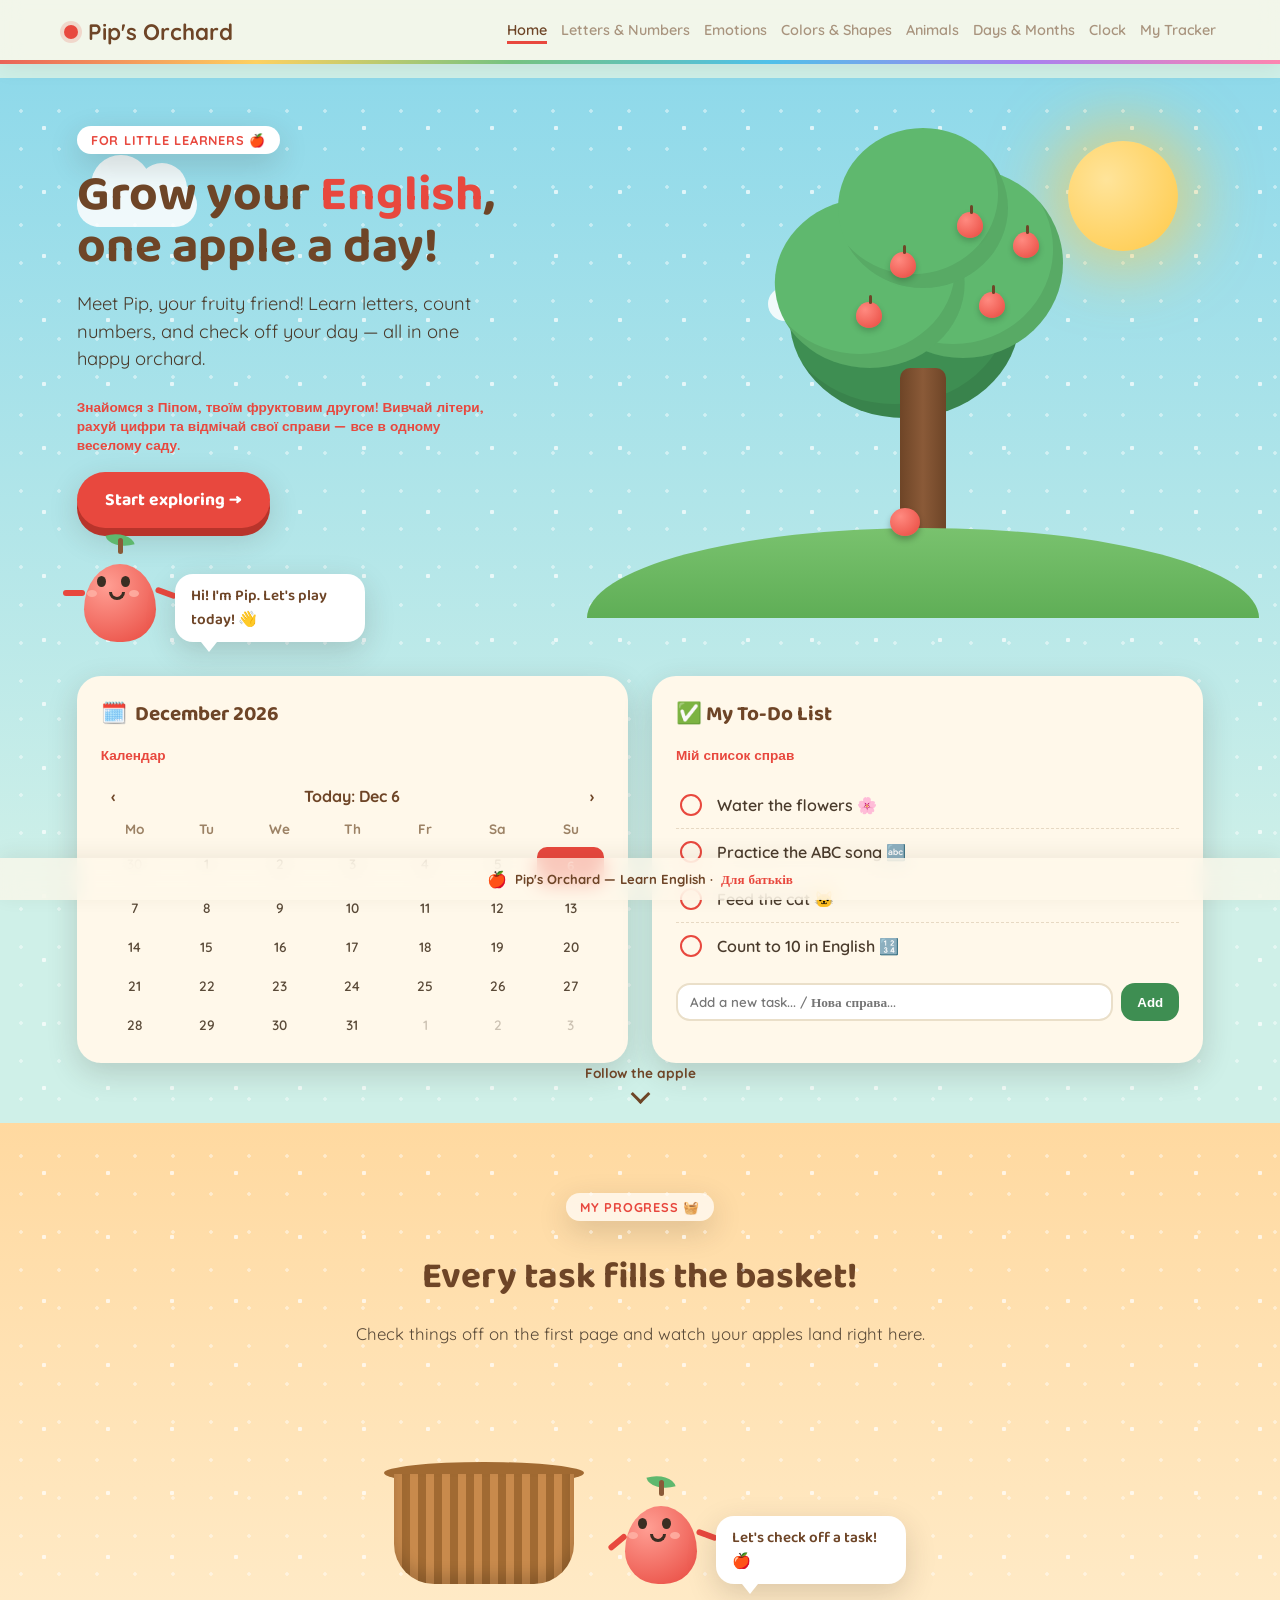
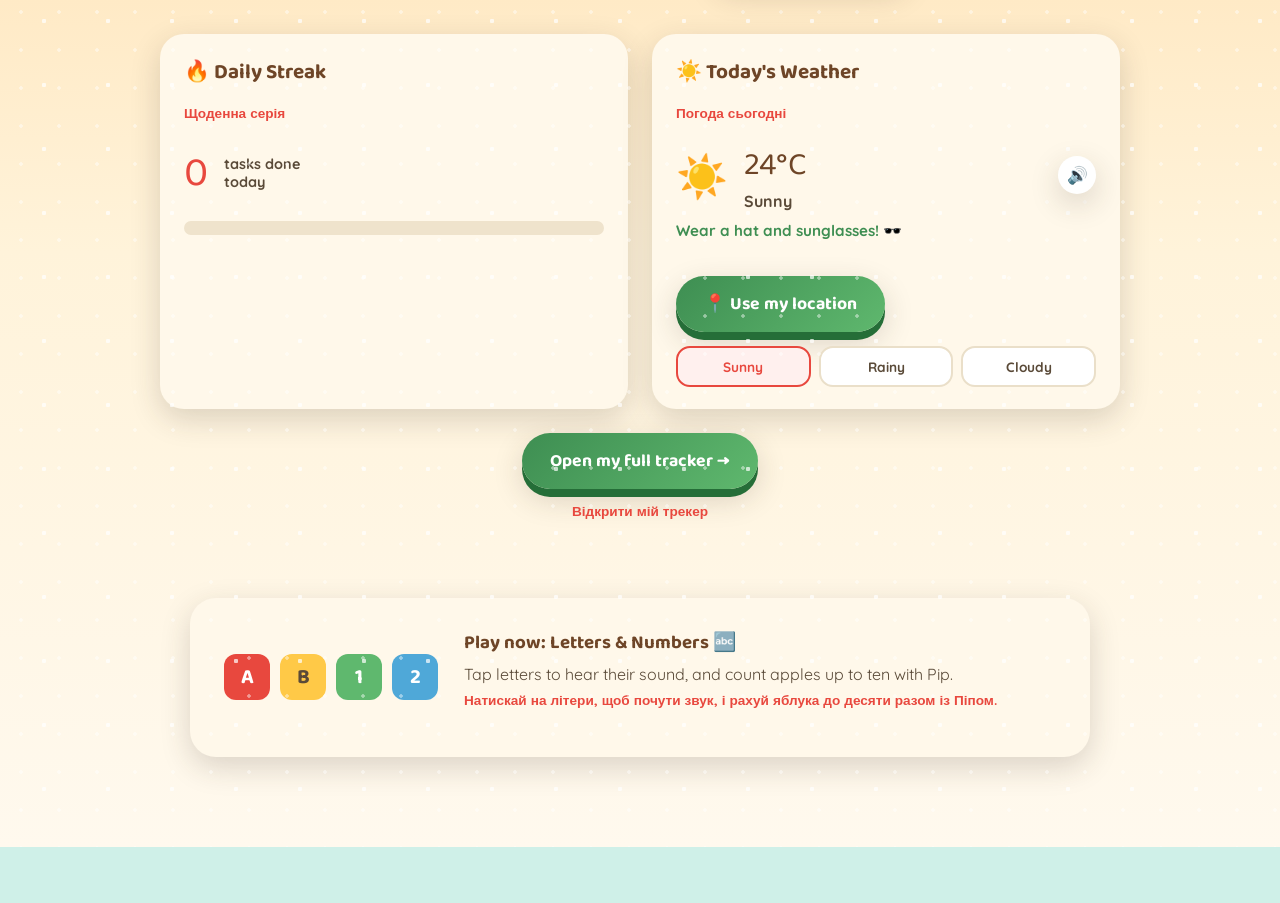
==== commit 0399a0fc: "Add files via upload" ====
--- a/index.html
+++ b/index.html
@@ -208,8 +208,7 @@
     content:""; position:absolute; bottom:-10px; left:26px;
     border-width:10px 8px 0; border-style:solid; border-color:#fff transparent transparent;
   }
-  .mascot-block{display:flex; align-items:flex-end; gap:12px; position:absolute; z-index:6;}
-  #hero .mascot-block{ left:5%; bottom:100px;}
+  #hero .mascot-block{ position:static; margin-top:18px; }
 
   /* Widgets row under hero */
   .widgets{
--- a/style.css
+++ b/style.css
@@ -157,7 +157,8 @@
 
 /* ---------- Ukrainian translation lines (bilingual instructions) ---------- */
 .ua-line{
-  color:var(--apple-red) !important; font-weight:700 !important; margin:6px 0 0 !important; font-size:0.92em;
+  color:var(--apple-red) !important; font-weight:700 !important;
+  margin:6px 0 18px !important; font-size:0.85em !important; line-height:1.4 !important;
 }
 
 /* ---------- Buttons & labels ---------- */
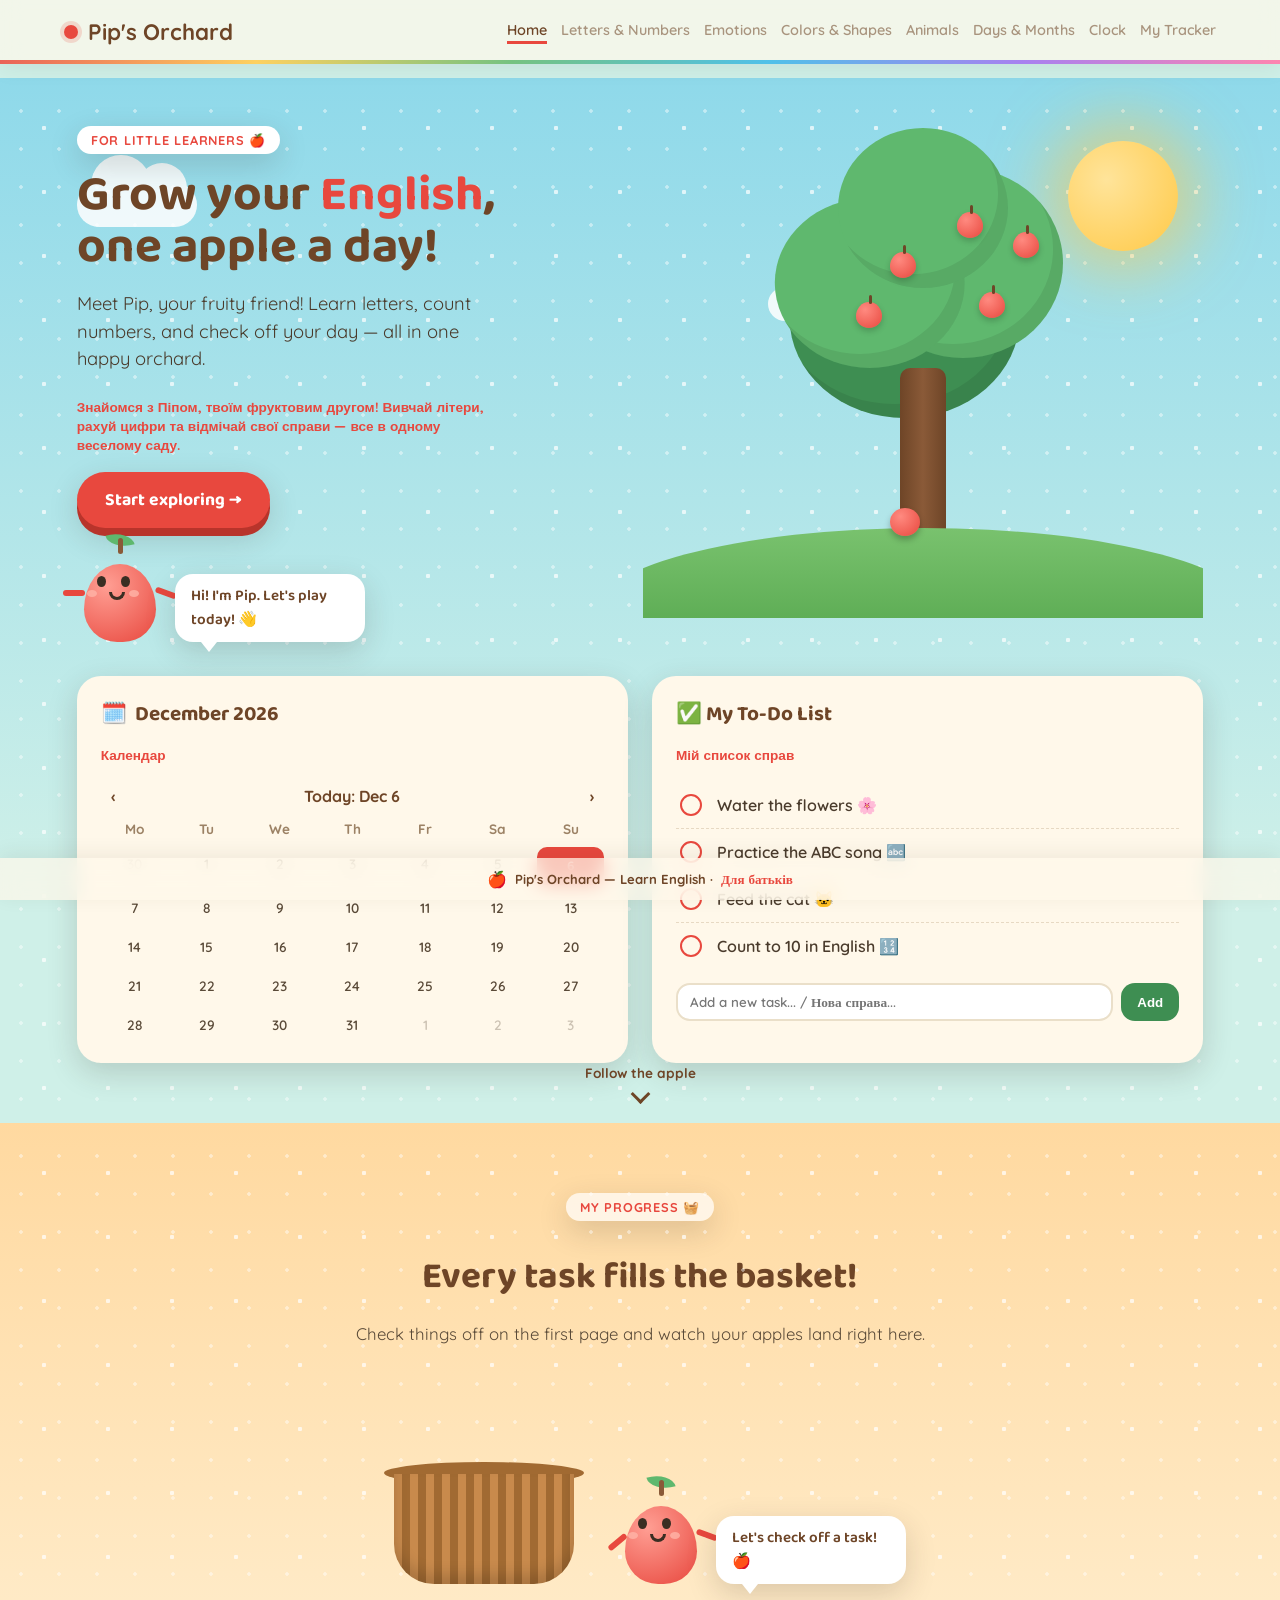
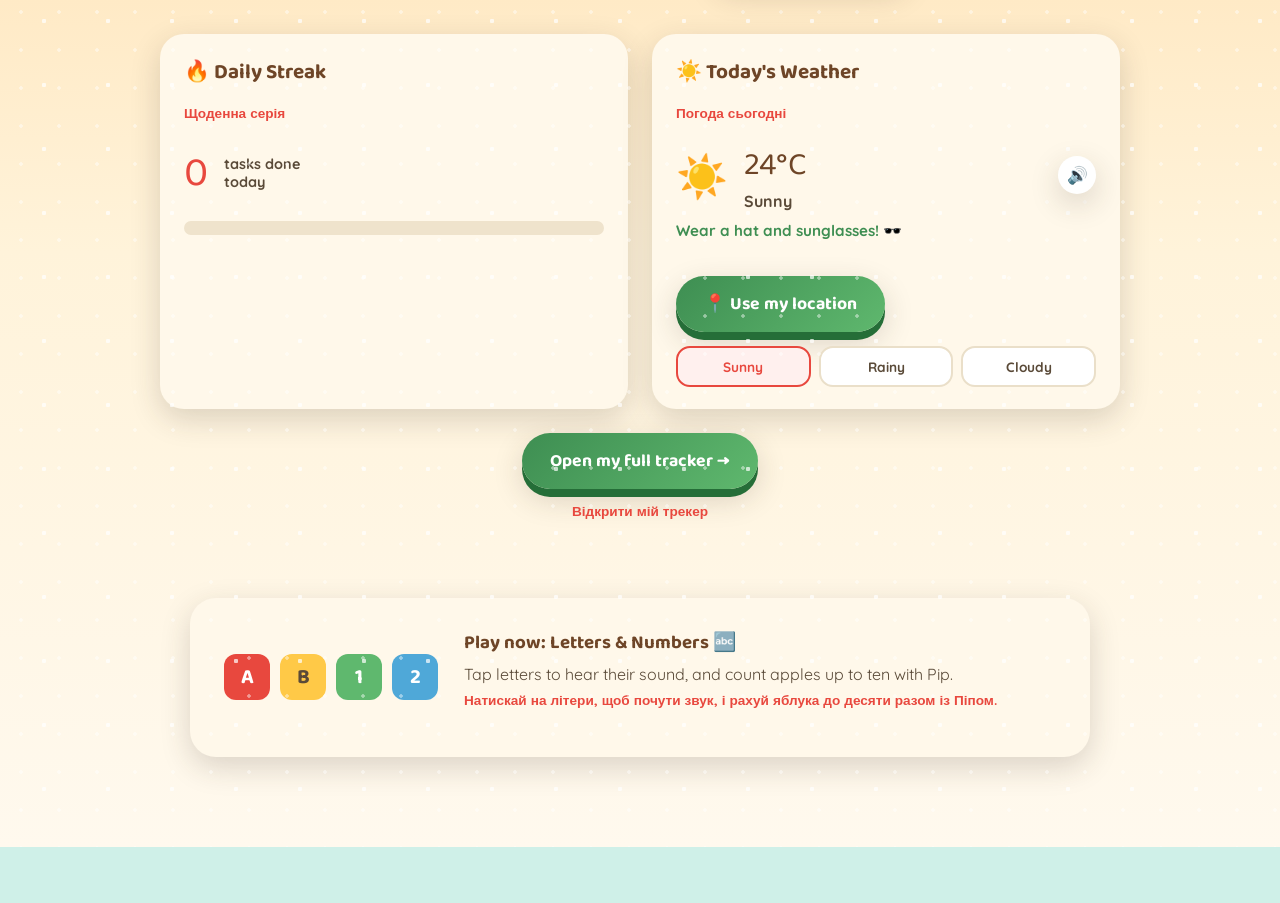
==== commit ddac1151: "Add files via upload" ====
--- a/index.html
+++ b/index.html
@@ -125,6 +125,11 @@
     width:min(46vw, 560px);
     height:520px;
     flex-shrink:0;
+    overflow:hidden;
+  }
+  .orchard-canvas{
+    position:absolute; left:0; right:0; bottom:0; height:520px;
+    transform-origin:bottom center;
   }
   .ground{
     position:absolute; bottom:0; left:-10%; width:120%; height:90px;
@@ -346,6 +351,7 @@
   @media (max-width:880px){
     .hero-content{flex-direction:column; align-items:center;}
     .orchard{width:min(90vw,420px); height:440px; margin-top:8px;}
+    .orchard-canvas{transform:scale(0.846);}
     .hero-text{text-align:center; max-width:520px;}
     .hero-text h1{font-size:2.5rem;}
     .mascot-block{position:relative !important; left:auto !important; bottom:auto !important; justify-content:center; margin:18px auto 0;}
@@ -369,6 +375,7 @@
     .hero-text p{font-size:1rem;}
     .cta{width:100%; justify-content:center; padding:15px 20px;}
     .orchard{height:360px; width:min(94vw,340px);}
+    .orchard-canvas{transform:scale(0.692);}
     .fol1{width:180px;height:160px;} .fol2{width:160px;height:150px;} .fol3{width:150px;height:135px;} .fol4{width:135px;height:125px;}
     .trunk{height:140px;}
     .pip{width:64px; height:72px; transform:scale(0.85);}
@@ -393,6 +400,7 @@
   @media (max-width:380px){
     .hero-text h1{font-size:1.7rem;}
     .orchard{height:320px;}
+    .orchard-canvas{transform:scale(0.615);}
     .basket-wrap{width:150px; height:150px; transform:scale(0.78);}
   }
 
@@ -466,19 +474,21 @@
     </div>
 
     <div class="orchard">
-      <div class="foliage fol1"></div>
-      <div class="foliage fol2"></div>
-      <div class="foliage fol3"></div>
-      <div class="foliage fol4"></div>
-      <div class="tree-apple ta1"></div>
-      <div class="tree-apple ta2"></div>
-      <div class="tree-apple ta3"></div>
-      <div class="tree-apple ta4"></div>
-      <div class="tree-apple ta5"></div>
-      <div class="trunk"></div>
-      <div class="ground"></div>
-      <div class="ground-apple-slot" id="groundApple">
-        <div style="width:30px;height:28px;border-radius:50%;background:radial-gradient(circle at 35% 30%, var(--apple-shine), var(--apple-red)); box-shadow:0 4px 6px rgba(0,0,0,0.25);"></div>
+      <div class="orchard-canvas">
+        <div class="foliage fol1"></div>
+        <div class="foliage fol2"></div>
+        <div class="foliage fol3"></div>
+        <div class="foliage fol4"></div>
+        <div class="tree-apple ta1"></div>
+        <div class="tree-apple ta2"></div>
+        <div class="tree-apple ta3"></div>
+        <div class="tree-apple ta4"></div>
+        <div class="tree-apple ta5"></div>
+        <div class="trunk"></div>
+        <div class="ground"></div>
+        <div class="ground-apple-slot" id="groundApple">
+          <div style="width:30px;height:28px;border-radius:50%;background:radial-gradient(circle at 35% 30%, var(--apple-shine), var(--apple-red)); box-shadow:0 4px 6px rgba(0,0,0,0.25);"></div>
+        </div>
       </div>
     </div>
   </div>
